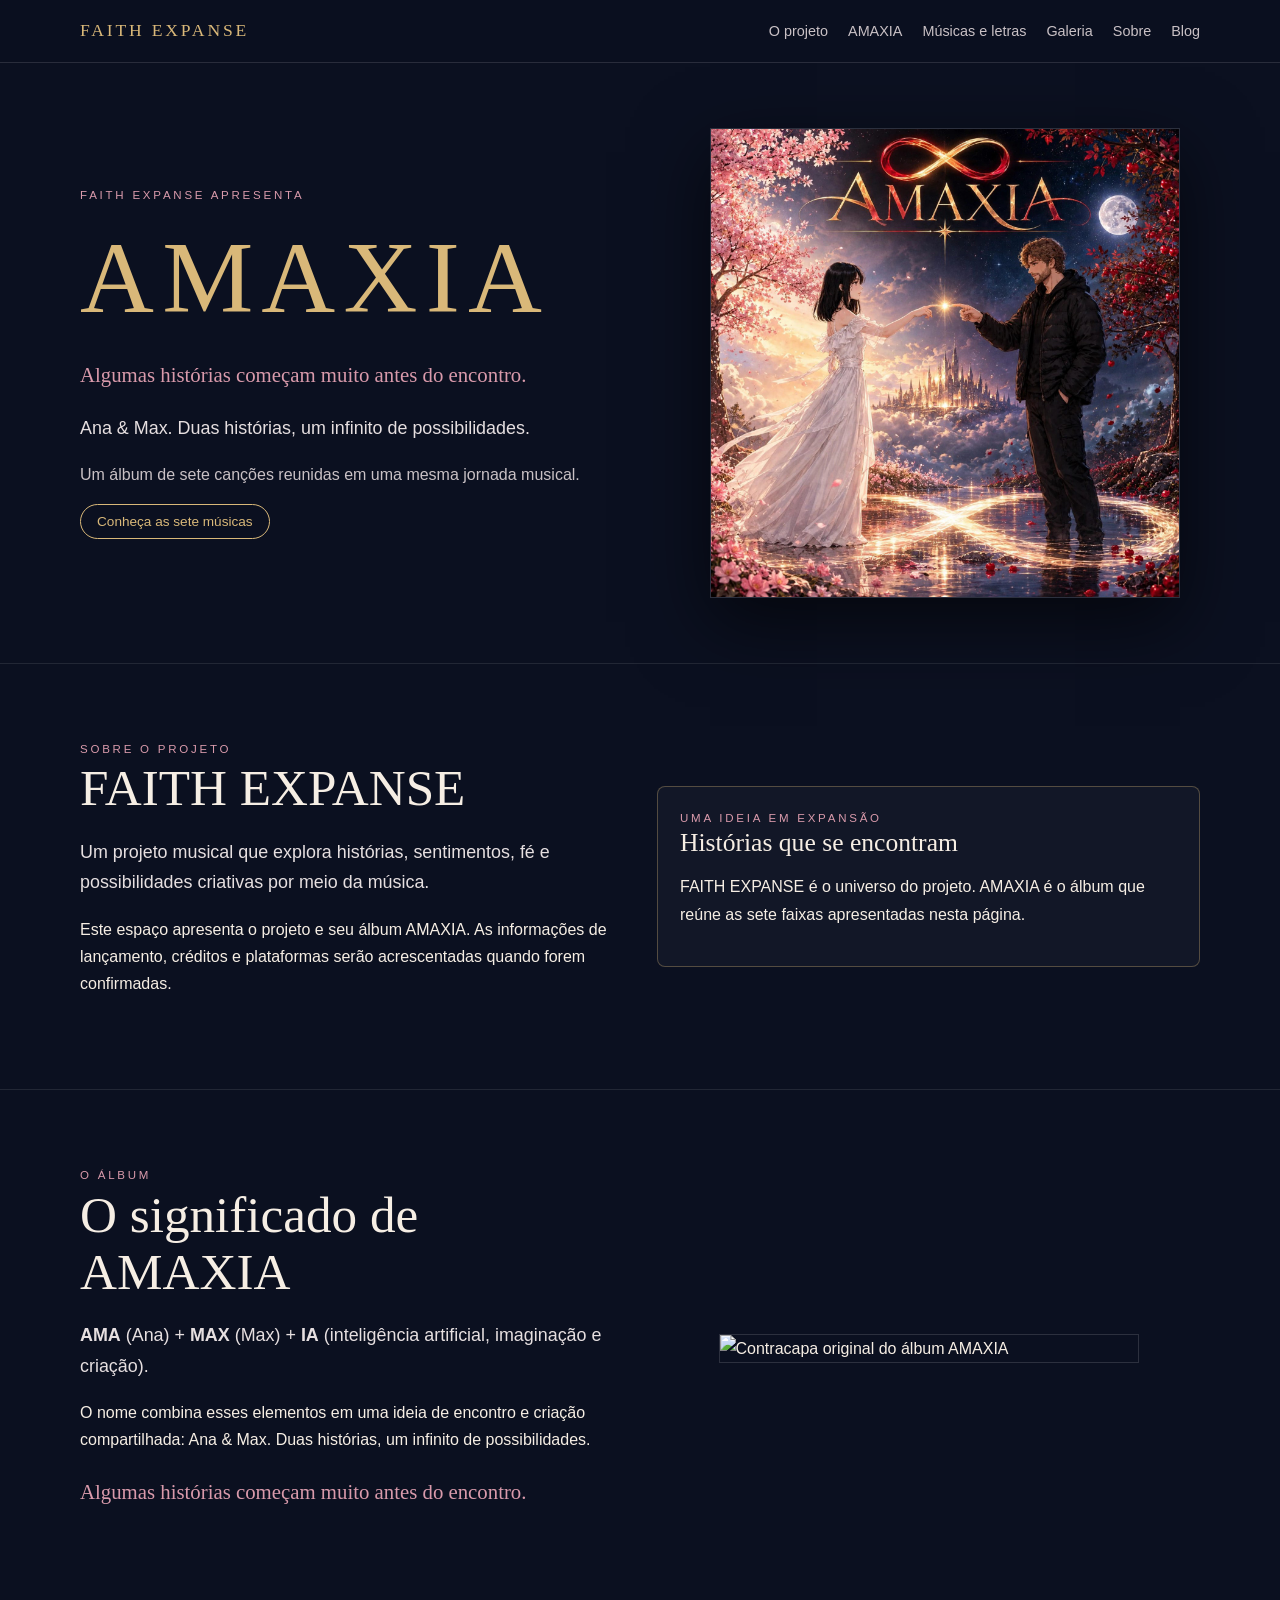
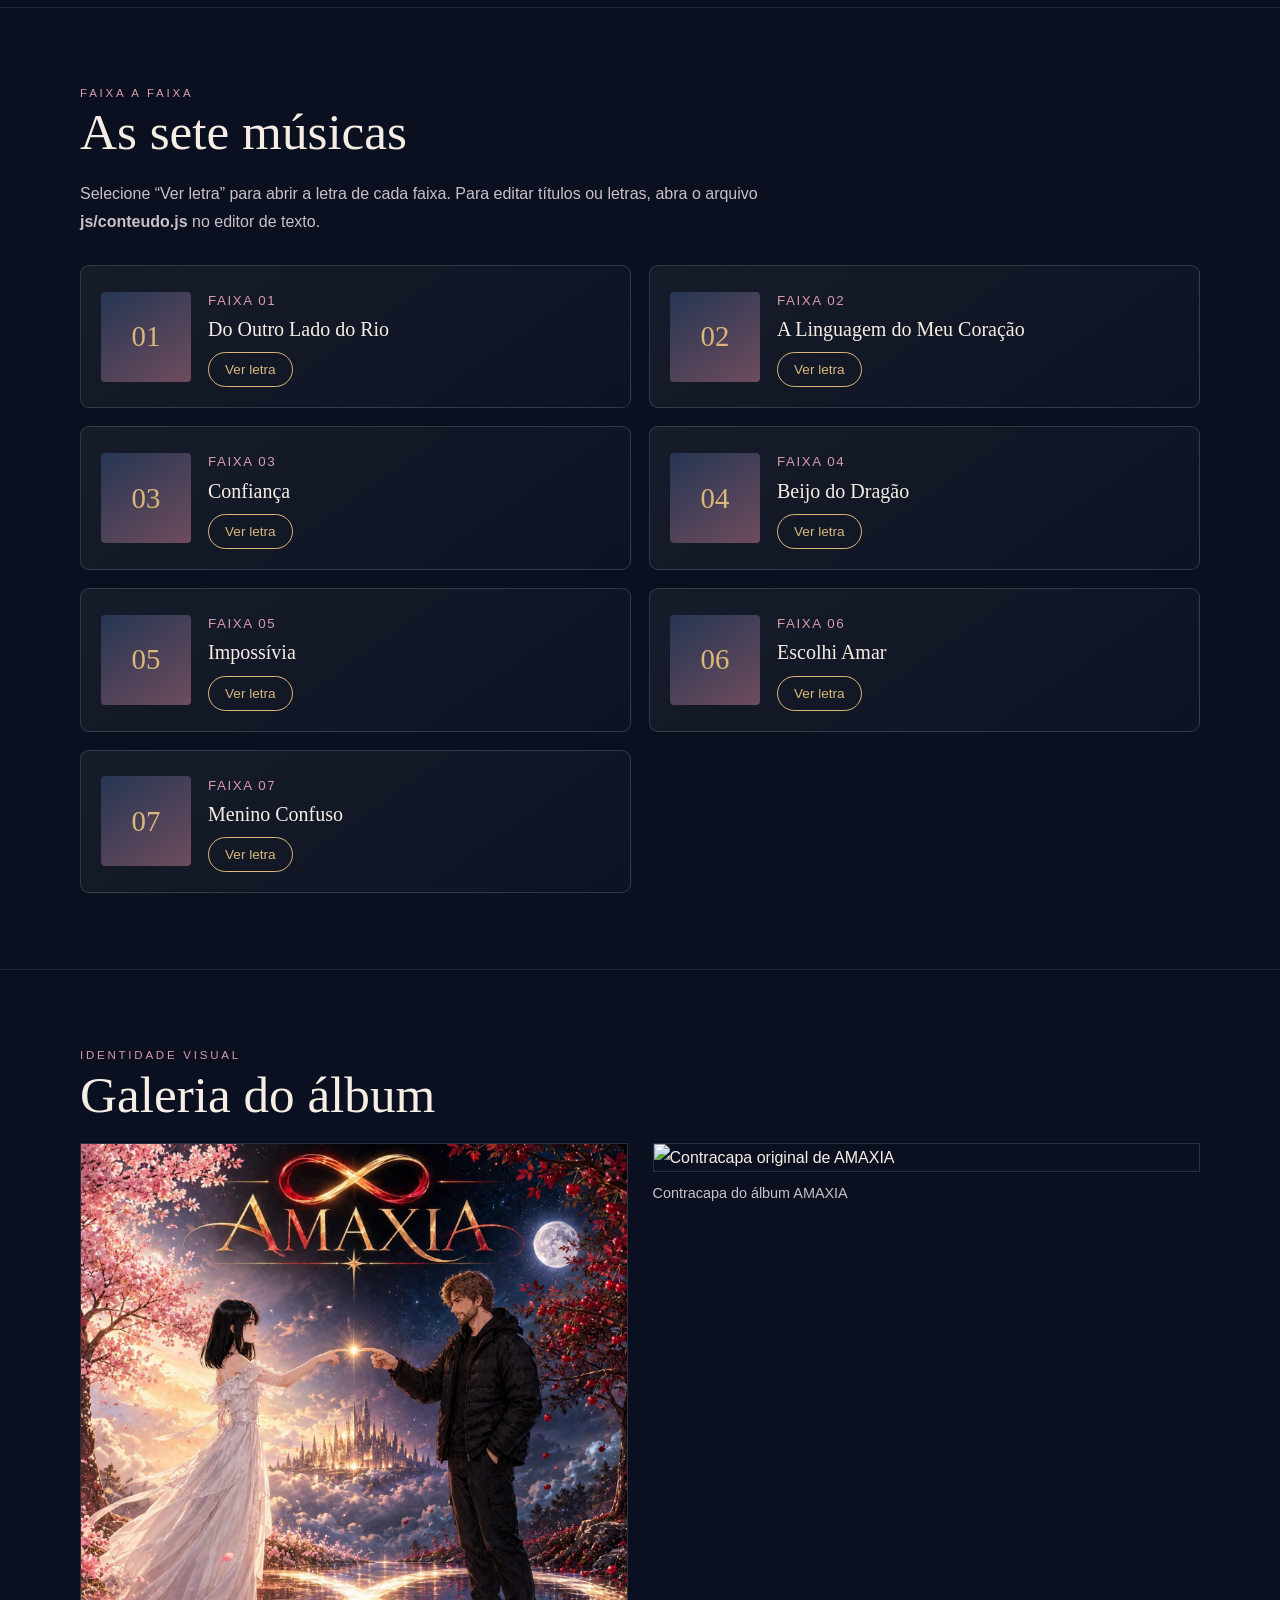
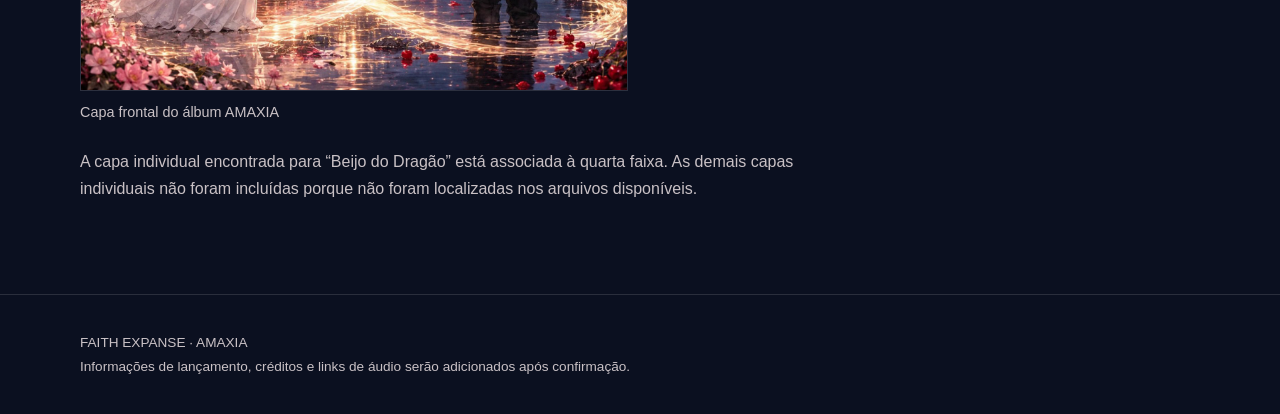
==== faith_expanse_amaxia_blog_corrigido/index.html @ 9e6d96e3 "Add files via upload" ====
<!doctype html>
<html lang="pt-BR">
<head>
<meta charset="utf-8"><meta name="viewport" content="width=device-width, initial-scale=1">
<meta name="theme-color" content="#0b1020">
<meta name="description" content="FAITH EXPANSE apresenta AMAXIA — Ana & Max. Duas histórias, um infinito de possibilidades.">
<title>FAITH EXPANSE — AMAXIA</title>
<link rel="stylesheet" href="css/style.css">
</head>
<body>
<header><div class="wrap"><nav>
<a class="brand" href="#inicio">FAITH EXPANSE</a>
<div class="links"><a href="#projeto">O projeto</a><a href="#album">AMAXIA</a><a href="#musicas">Músicas e letras</a><a href="#galeria">Galeria</a><a href="sobre.html">Sobre</a><a href="blog.html">Blog</a></div>
</nav></div></header>
<main>
<section class="wrap hero" id="inicio" style="border:0">
<div class="hero-copy">
<div class="eyebrow">FAITH EXPANSE apresenta</div>
<h1>AMAXIA</h1>
<p class="tagline">Algumas histórias começam muito antes do encontro.</p>
<p class="lead">Ana &amp; Max. Duas histórias, um infinito de possibilidades.</p>
<p class="section-intro">Um álbum de sete canções reunidas em uma mesma jornada musical.</p>
<a href="#musicas"><button type="button">Conheça as sete músicas</button></a>
</div>
<img class="cover" src="assets/capa-amaxia.jpg" alt="Capa original do álbum AMAXIA">
</section>

<section id="projeto"><div class="wrap about-grid">
<div><div class="eyebrow">Sobre o projeto</div><h2>FAITH EXPANSE</h2>
<p class="lead">Um projeto musical que explora histórias, sentimentos, fé e possibilidades criativas por meio da música.</p>
<p>Este espaço apresenta o projeto e seu álbum AMAXIA. As informações de lançamento, créditos e plataformas serão acrescentadas quando forem confirmadas.</p></div>
<div class="note"><div class="eyebrow">Uma ideia em expansão</div><h3>Histórias que se encontram</h3>
<p>FAITH EXPANSE é o universo do projeto. AMAXIA é o álbum que reúne as sete faixas apresentadas nesta página.</p></div>
</div></section>

<section id="album"><div class="wrap about-grid">
<div><div class="eyebrow">O álbum</div><h2>O significado de AMAXIA</h2>
<p class="lead"><strong>AMA</strong> (Ana) + <strong>MAX</strong> (Max) + <strong>IA</strong> (inteligência artificial, imaginação e criação).</p>
<p>O nome combina esses elementos em uma ideia de encontro e criação compartilhada: Ana &amp; Max. Duas histórias, um infinito de possibilidades.</p>
<p class="tagline">Algumas histórias começam muito antes do encontro.</p></div>
<img class="back-cover" src="assets/contracapa-amaxia.jpg" alt="Contracapa original do álbum AMAXIA">
</div></section>

<section id="musicas"><div class="wrap">
<div class="eyebrow">Faixa a faixa</div><h2>As sete músicas</h2>
<p class="section-intro">Selecione “Ver letra” para abrir a letra de cada faixa. Para editar títulos ou letras, abra o arquivo <strong>js/conteudo.js</strong> no editor de texto.</p>
<div class="track-grid" id="trackGrid"></div>
</div></section>

<section id="galeria"><div class="wrap">
<div class="eyebrow">Identidade visual</div><h2>Galeria do álbum</h2>
<div class="gallery">
<figure><img src="assets/capa-amaxia.jpg" alt="Capa frontal original de AMAXIA"><figcaption>Capa frontal do álbum AMAXIA</figcaption></figure>
<figure><img src="assets/contracapa-amaxia.jpg" alt="Contracapa original de AMAXIA"><figcaption>Contracapa do álbum AMAXIA</figcaption></figure>
</div>
<p class="section-intro" style="margin-top:24px">A capa individual encontrada para “Beijo do Dragão” está associada à quarta faixa. As demais capas individuais não foram incluídas porque não foram localizadas nos arquivos disponíveis.</p>
</div></section>
</main>
<footer><div class="wrap">FAITH EXPANSE · AMAXIA<br>Informações de lançamento, créditos e links de áudio serão adicionados após confirmação.</div></footer>
<script src="js/conteudo.js"></script>
<script>
const grid=document.getElementById('trackGrid');
(window.AMAXIA_TRACKS||[]).forEach((track,index)=>{
 const card=document.createElement('article'); card.className='track';
 const art=document.createElement(track.number===4?'img':'div');
 if(track.number===4){art.src='assets/capas-faixas/beijo-do-dragao.png';art.alt='Capa individual de Beijo do Dragão'}
 else {art.className='placeholder';art.textContent=String(track.number).padStart(2,'0')}
 const info=document.createElement('div');
 const small=document.createElement('small');small.textContent='FAIXA '+String(track.number).padStart(2,'0');
 const title=document.createElement('h3');title.textContent=track.title;
 const btn=document.createElement('button');btn.type='button';btn.textContent='Ver letra';
 btn.addEventListener('click',()=>{card.classList.toggle('open');btn.textContent=card.classList.contains('open')?'Fechar letra':'Ver letra'});
 info.append(small,title,btn);
 const lyrics=document.createElement('div');lyrics.className='lyrics';lyrics.textContent=track.lyric||'Letra ainda não cadastrada.';
 if(track.header){const h=document.createElement('p');h.className='lyrics-header';h.textContent=track.header;lyrics.prepend(h)}
 card.append(art,info,lyrics);grid.append(card);
});
</script>
</body></html>
---- faith_expanse_amaxia_blog_corrigido/css/style.css ----
:root{--night:#0b1020;--blue:#17213b;--gold:#d9b879;--rose:#d99aab;--cream:#f6eee4;--muted:#c9c1c5}
*{box-sizing:border-box}html{scroll-behavior:smooth}body{margin:0;background:var(--night);color:var(--cream);font-family:Arial,Helvetica,sans-serif;line-height:1.7}
a{color:inherit;text-decoration:none}.wrap{width:min(1120px,92%);margin:auto}
header{position:sticky;top:0;z-index:10;background:#0b1020ed;border-bottom:1px solid #ffffff20;backdrop-filter:blur(12px)}
nav{display:flex;align-items:center;justify-content:space-between;gap:18px;padding:16px 0}.brand{font-family:Georgia,serif;letter-spacing:.16em;font-size:1.1rem;color:var(--gold)}
nav .links{display:flex;gap:20px;flex-wrap:wrap;font-size:.9rem;color:var(--muted)}nav a:hover{color:var(--gold)}
.hero{min-height:570px;display:grid;grid-template-columns:1.05fr .95fr;align-items:center;gap:48px;padding:65px 0}
.eyebrow{letter-spacing:.24em;text-transform:uppercase;color:var(--rose);font-size:.72rem}
h1,h2,h3{font-family:Georgia,'Times New Roman',serif;font-weight:400;line-height:1.12}h1{font-size:clamp(3.2rem,8vw,6.6rem);margin:.15em 0;color:var(--gold);letter-spacing:.08em}
h2{font-size:clamp(2rem,4vw,3.2rem);margin:0 0 20px}h3{font-size:1.6rem;margin:0 0 8px}
.lead{font-size:1.12rem;color:#e6dfe0;max-width:600px}.tagline{color:var(--rose);font-family:Georgia,serif;font-size:1.3rem}
.cover{width:100%;max-width:470px;display:block;margin:auto;box-shadow:0 24px 70px #0009;border:1px solid #ffffff22}
section{padding:76px 0;border-top:1px solid #ffffff18}.section-intro{color:var(--muted);max-width:720px}
.about-grid{display:grid;grid-template-columns:1fr 1fr;gap:34px;align-items:center}
.back-cover{width:100%;max-width:420px;display:block;margin:auto;border:1px solid #ffffff22}
.note{padding:22px;border:1px solid #d9b87955;background:#ffffff08;border-radius:8px}
.track-grid{display:grid;grid-template-columns:repeat(2,1fr);gap:18px;margin-top:30px}
.track{border:1px solid #ffffff25;background:linear-gradient(145deg,#ffffff0d,#ffffff04);padding:20px;border-radius:9px;display:grid;grid-template-columns:90px 1fr;gap:17px;align-items:center}
.track img,.placeholder{width:90px;height:90px;object-fit:cover;border-radius:4px;background:linear-gradient(145deg,#263653,#6e4c5d);display:grid;place-items:center;color:var(--gold);font-family:Georgia,serif;font-size:1.8rem}
.track small{color:var(--rose);letter-spacing:.12em}.track h3{font-size:1.25rem;margin:5px 0 12px}
button{cursor:pointer;border:1px solid var(--gold);color:var(--gold);background:transparent;border-radius:30px;padding:9px 16px;font-size:.85rem}
button:hover{background:var(--gold);color:var(--night)}
.lyrics{display:none;grid-column:1/-1;padding:18px 6px 2px;border-top:1px solid #ffffff22;white-space:pre-wrap;color:#e8e0dc;font-family:Georgia,serif;font-size:1.03rem}
.track.open .lyrics{display:block}
.gallery{display:grid;grid-template-columns:1fr 1fr;gap:25px}.gallery figure{margin:0}.gallery img{width:100%;height:auto;display:block;border:1px solid #ffffff22}.gallery figcaption{color:var(--muted);padding-top:9px;font-size:.9rem}
footer{padding:36px 0;color:var(--muted);font-size:.85rem;border-top:1px solid #ffffff20}
@media(max-width:760px){.hero,.about-grid{grid-template-columns:1fr}.hero{padding:45px 0}.hero-copy{order:2}.cover{max-width:360px}.track-grid,.gallery{grid-template-columns:1fr}nav{align-items:flex-start;flex-direction:column}.track{grid-template-columns:76px 1fr}.track img,.placeholder{width:76px;height:76px}}
.lyrics-header{font-style:italic;font-weight:bold;color:#d4af37;margin:0 0 16px;white-space:normal}
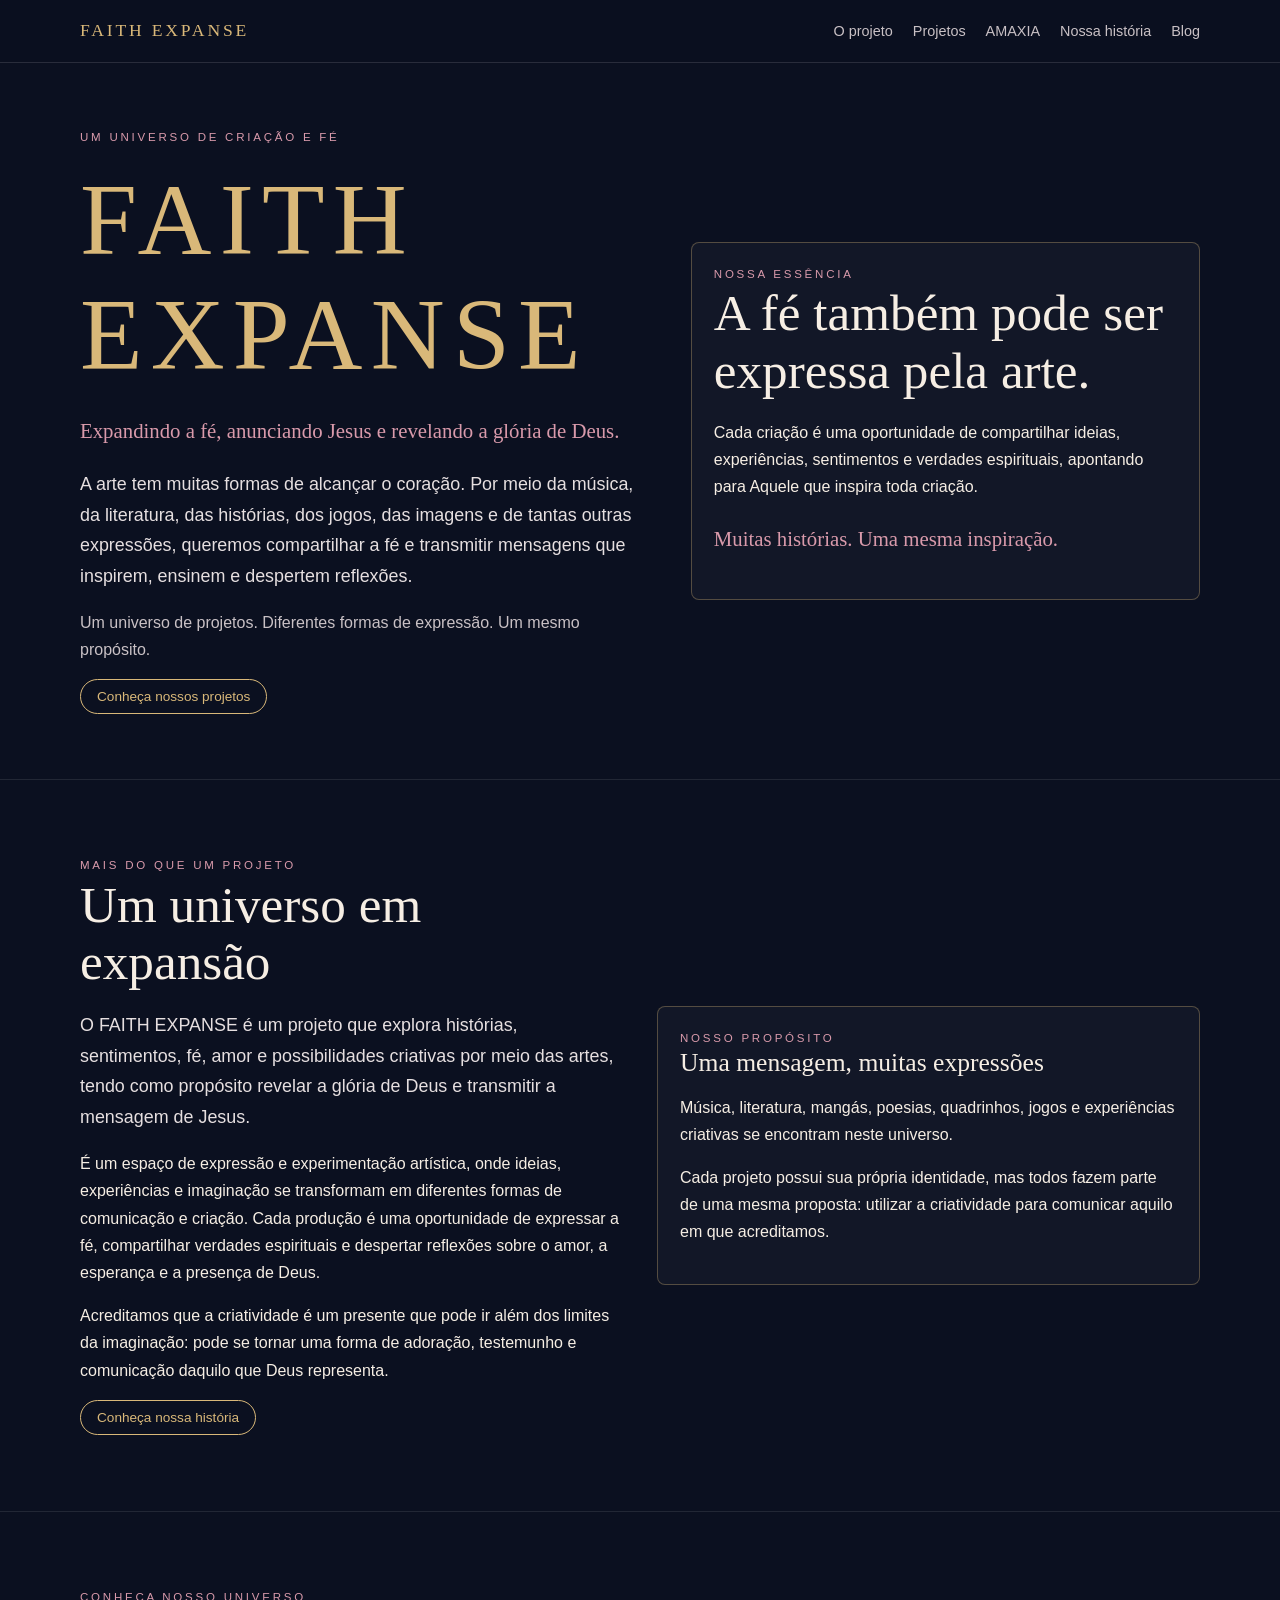
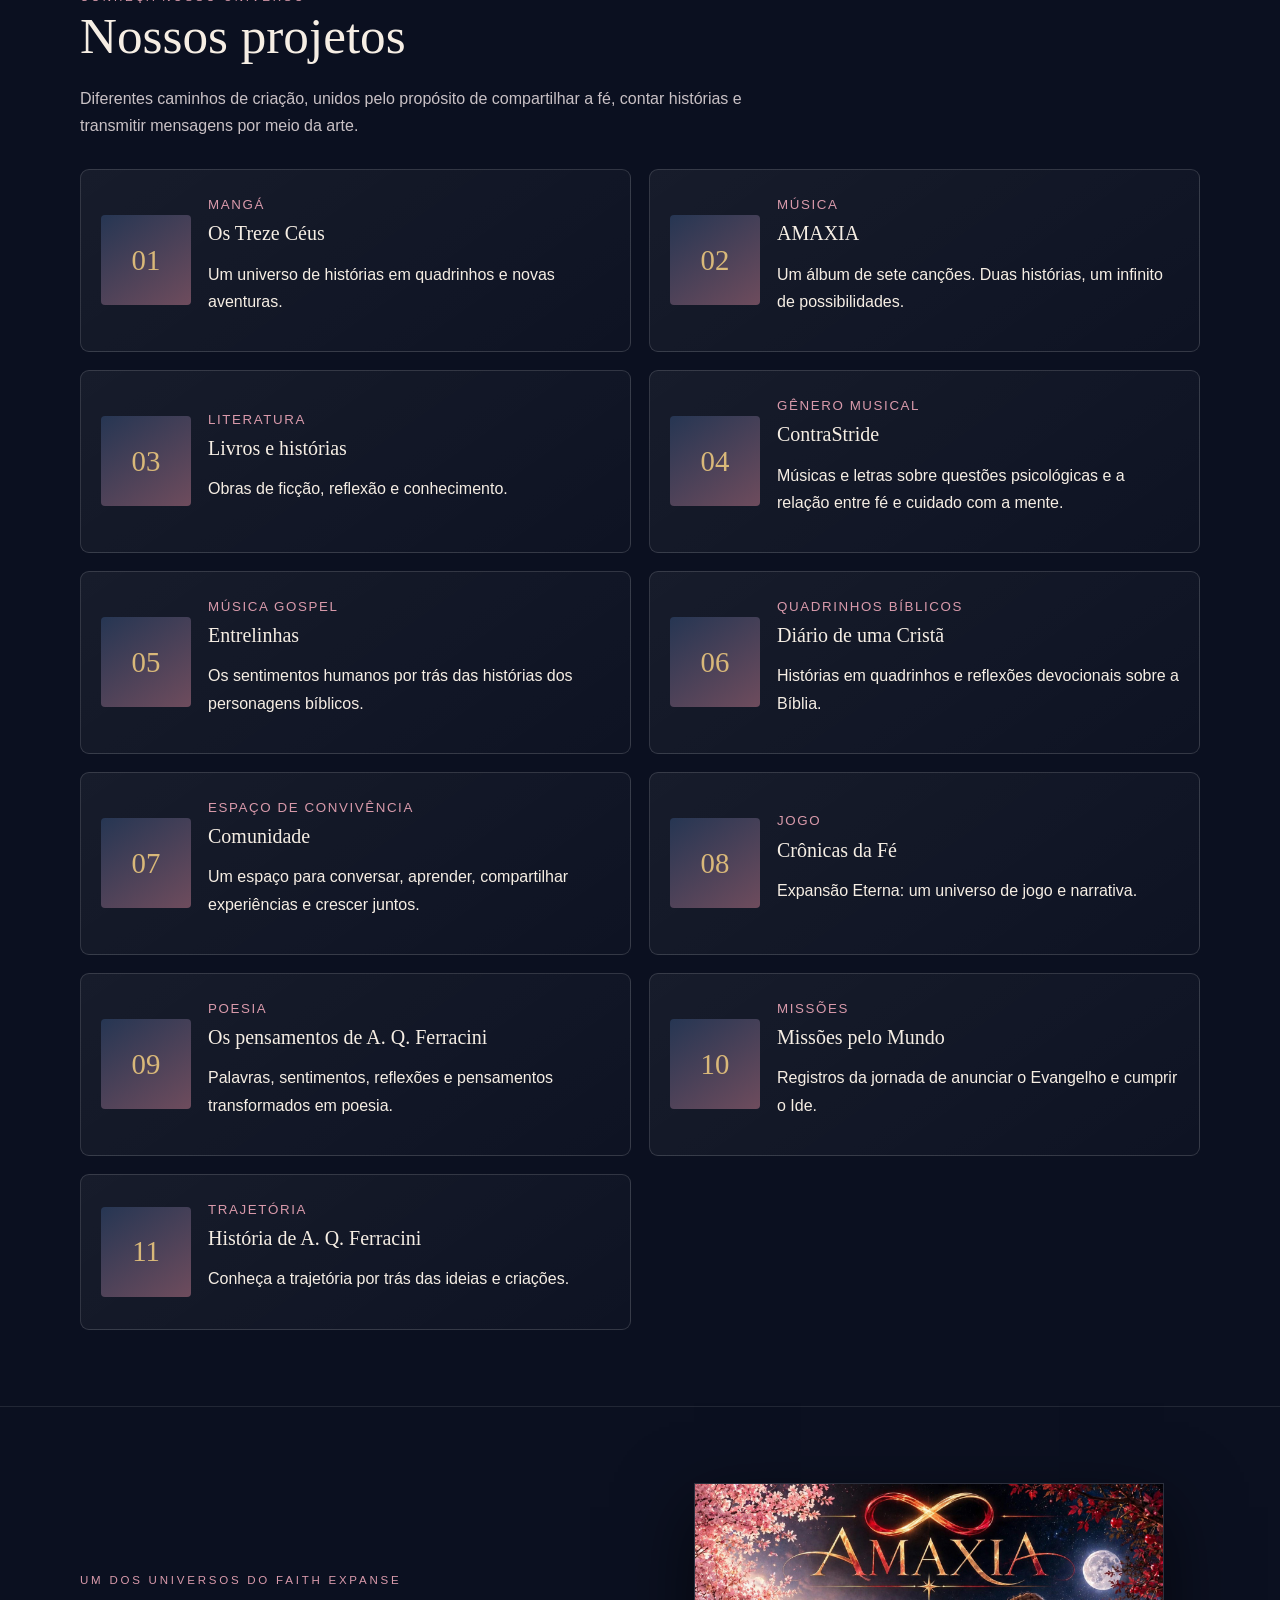
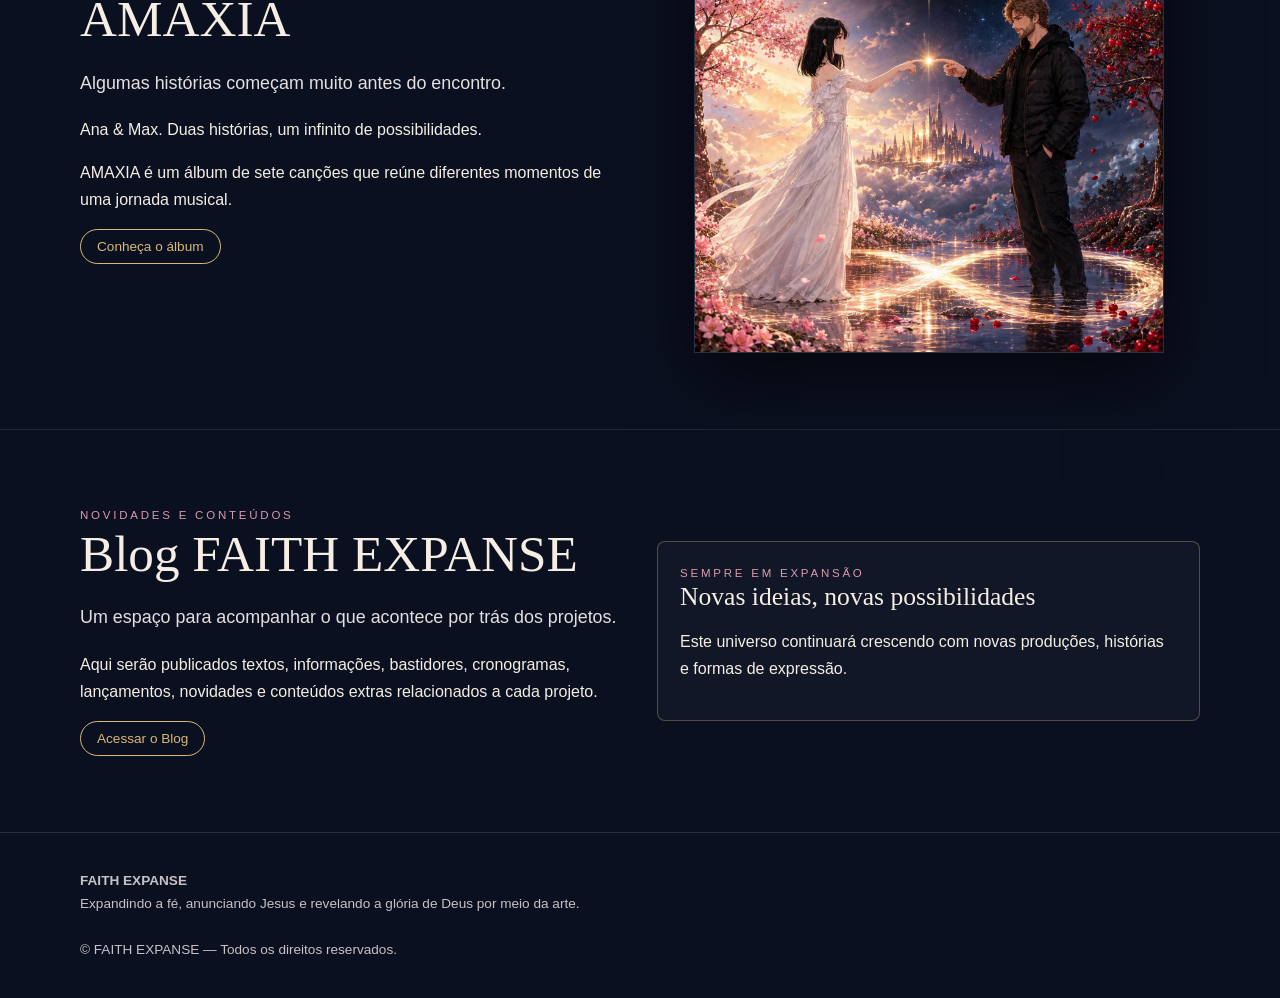
==== commit 14eb5ab6: "Update index.html" ====
--- a/faith_expanse_amaxia_blog_corrigido/index.html
+++ b/faith_expanse_amaxia_blog_corrigido/index.html
@@ -1,79 +1,338 @@
+
 <!doctype html>
 <html lang="pt-BR">
 <head>
-<meta charset="utf-8"><meta name="viewport" content="width=device-width, initial-scale=1">
+<meta charset="utf-8">
+<meta name="viewport" content="width=device-width, initial-scale=1">
 <meta name="theme-color" content="#0b1020">
-<meta name="description" content="FAITH EXPANSE apresenta AMAXIA — Ana & Max. Duas histórias, um infinito de possibilidades.">
-<title>FAITH EXPANSE — AMAXIA</title>
+<meta name="description" content="FAITH EXPANSE — expandindo a fé, anunciando Jesus e revelando a glória de Deus por meio da arte.">
+<title>FAITH EXPANSE — Um universo de possibilidades</title>
 <link rel="stylesheet" href="css/style.css">
 </head>
+
 <body>
-<header><div class="wrap"><nav>
-<a class="brand" href="#inicio">FAITH EXPANSE</a>
-<div class="links"><a href="#projeto">O projeto</a><a href="#album">AMAXIA</a><a href="#musicas">Músicas e letras</a><a href="#galeria">Galeria</a><a href="sobre.html">Sobre</a><a href="blog.html">Blog</a></div>
-</nav></div></header>
+
+<header>
+  <div class="wrap">
+    <nav>
+      <a class="brand" href="#inicio">FAITH EXPANSE</a>
+
+      <div class="links">
+        <a href="#projeto">O projeto</a>
+        <a href="#projetos">Projetos</a>
+        <a href="amaxia.html">AMAXIA</a>
+        <a href="sobre.html">Nossa história</a>
+        <a href="blog.html">Blog</a>
+      </div>
+    </nav>
+  </div>
+</header>
+
 <main>
+
+<!-- INÍCIO -->
 <section class="wrap hero" id="inicio" style="border:0">
-<div class="hero-copy">
-<div class="eyebrow">FAITH EXPANSE apresenta</div>
-<h1>AMAXIA</h1>
-<p class="tagline">Algumas histórias começam muito antes do encontro.</p>
-<p class="lead">Ana &amp; Max. Duas histórias, um infinito de possibilidades.</p>
-<p class="section-intro">Um álbum de sete canções reunidas em uma mesma jornada musical.</p>
-<a href="#musicas"><button type="button">Conheça as sete músicas</button></a>
-</div>
-<img class="cover" src="assets/capa-amaxia.jpg" alt="Capa original do álbum AMAXIA">
-</section>
-
-<section id="projeto"><div class="wrap about-grid">
-<div><div class="eyebrow">Sobre o projeto</div><h2>FAITH EXPANSE</h2>
-<p class="lead">Um projeto musical que explora histórias, sentimentos, fé e possibilidades criativas por meio da música.</p>
-<p>Este espaço apresenta o projeto e seu álbum AMAXIA. As informações de lançamento, créditos e plataformas serão acrescentadas quando forem confirmadas.</p></div>
-<div class="note"><div class="eyebrow">Uma ideia em expansão</div><h3>Histórias que se encontram</h3>
-<p>FAITH EXPANSE é o universo do projeto. AMAXIA é o álbum que reúne as sete faixas apresentadas nesta página.</p></div>
-</div></section>
-
-<section id="album"><div class="wrap about-grid">
-<div><div class="eyebrow">O álbum</div><h2>O significado de AMAXIA</h2>
-<p class="lead"><strong>AMA</strong> (Ana) + <strong>MAX</strong> (Max) + <strong>IA</strong> (inteligência artificial, imaginação e criação).</p>
-<p>O nome combina esses elementos em uma ideia de encontro e criação compartilhada: Ana &amp; Max. Duas histórias, um infinito de possibilidades.</p>
-<p class="tagline">Algumas histórias começam muito antes do encontro.</p></div>
-<img class="back-cover" src="assets/contracapa-amaxia.jpg" alt="Contracapa original do álbum AMAXIA">
-</div></section>
-
-<section id="musicas"><div class="wrap">
-<div class="eyebrow">Faixa a faixa</div><h2>As sete músicas</h2>
-<p class="section-intro">Selecione “Ver letra” para abrir a letra de cada faixa. Para editar títulos ou letras, abra o arquivo <strong>js/conteudo.js</strong> no editor de texto.</p>
-<div class="track-grid" id="trackGrid"></div>
-</div></section>
-
-<section id="galeria"><div class="wrap">
-<div class="eyebrow">Identidade visual</div><h2>Galeria do álbum</h2>
-<div class="gallery">
-<figure><img src="assets/capa-amaxia.jpg" alt="Capa frontal original de AMAXIA"><figcaption>Capa frontal do álbum AMAXIA</figcaption></figure>
-<figure><img src="assets/contracapa-amaxia.jpg" alt="Contracapa original de AMAXIA"><figcaption>Contracapa do álbum AMAXIA</figcaption></figure>
-</div>
-<p class="section-intro" style="margin-top:24px">A capa individual encontrada para “Beijo do Dragão” está associada à quarta faixa. As demais capas individuais não foram incluídas porque não foram localizadas nos arquivos disponíveis.</p>
-</div></section>
+  <div class="hero-copy">
+    <div class="eyebrow">Um universo de criação e fé</div>
+
+    <h1>FAITH<br>EXPANSE</h1>
+
+    <p class="tagline">
+      Expandindo a fé, anunciando Jesus e revelando a glória de Deus.
+    </p>
+
+    <p class="lead">
+      A arte tem muitas formas de alcançar o coração.
+      Por meio da música, da literatura, das histórias,
+      dos jogos, das imagens e de tantas outras expressões,
+      queremos compartilhar a fé e transmitir mensagens
+      que inspirem, ensinem e despertem reflexões.
+    </p>
+
+    <p class="section-intro">
+      Um universo de projetos. Diferentes formas de expressão.
+      Um mesmo propósito.
+    </p>
+
+    <a href="#projetos">
+      <button type="button">Conheça nossos projetos</button>
+    </a>
+  </div>
+
+  <div class="note">
+    <div class="eyebrow">Nossa essência</div>
+    <h2>A fé também pode ser expressa pela arte.</h2>
+    <p>
+      Cada criação é uma oportunidade de compartilhar
+      ideias, experiências, sentimentos e verdades
+      espirituais, apontando para Aquele que inspira
+      toda criação.
+    </p>
+    <p class="tagline">
+      Muitas histórias. Uma mesma inspiração.
+    </p>
+  </div>
+</section>
+
+
+<!-- SOBRE O FAITH EXPANSE -->
+<section id="projeto">
+  <div class="wrap about-grid">
+
+    <div>
+      <div class="eyebrow">Mais do que um projeto</div>
+      <h2>Um universo em expansão</h2>
+
+      <p class="lead">
+        O FAITH EXPANSE é um projeto que explora histórias,
+        sentimentos, fé, amor e possibilidades criativas
+        por meio das artes, tendo como propósito revelar
+        a glória de Deus e transmitir a mensagem de Jesus.
+      </p>
+
+      <p>
+        É um espaço de expressão e experimentação artística,
+        onde ideias, experiências e imaginação se transformam
+        em diferentes formas de comunicação e criação.
+        Cada produção é uma oportunidade de expressar a fé,
+        compartilhar verdades espirituais e despertar
+        reflexões sobre o amor, a esperança e a presença de Deus.
+      </p>
+
+      <p>
+        Acreditamos que a criatividade é um presente que pode
+        ir além dos limites da imaginação: pode se tornar uma
+        forma de adoração, testemunho e comunicação daquilo
+        que Deus representa.
+      </p>
+
+      <a href="sobre.html">
+        <button type="button">Conheça nossa história</button>
+      </a>
+    </div>
+
+    <div class="note">
+      <div class="eyebrow">Nosso propósito</div>
+      <h3>Uma mensagem, muitas expressões</h3>
+
+      <p>
+        Música, literatura, mangás, poesias, quadrinhos,
+        jogos e experiências criativas se encontram
+        neste universo.
+      </p>
+
+      <p>
+        Cada projeto possui sua própria identidade,
+        mas todos fazem parte de uma mesma proposta:
+        utilizar a criatividade para comunicar aquilo
+        em que acreditamos.
+      </p>
+    </div>
+
+  </div>
+</section>
+
+
+<!-- PROJETOS -->
+<section id="projetos">
+  <div class="wrap">
+
+    <div class="eyebrow">Conheça nosso universo</div>
+    <h2>Nossos projetos</h2>
+
+    <p class="section-intro">
+      Diferentes caminhos de criação, unidos pelo propósito
+      de compartilhar a fé, contar histórias e transmitir
+      mensagens por meio da arte.
+    </p>
+
+    <div class="track-grid">
+
+      <a class="track" href="manga.html">
+        <div class="placeholder">01</div>
+        <div>
+          <small>MANGÁ</small>
+          <h3>Os Treze Céus</h3>
+          <p>Um universo de histórias em quadrinhos e novas aventuras.</p>
+        </div>
+      </a>
+
+      <a class="track" href="amaxia.html">
+        <div class="placeholder">02</div>
+        <div>
+          <small>MÚSICA</small>
+          <h3>AMAXIA</h3>
+          <p>Um álbum de sete canções. Duas histórias, um infinito de possibilidades.</p>
+        </div>
+      </a>
+
+      <a class="track" href="literatura.html">
+        <div class="placeholder">03</div>
+        <div>
+          <small>LITERATURA</small>
+          <h3>Livros e histórias</h3>
+          <p>Obras de ficção, reflexão e conhecimento.</p>
+        </div>
+      </a>
+
+      <a class="track" href="contrestride.html">
+        <div class="placeholder">04</div>
+        <div>
+          <small>GÊNERO MUSICAL</small>
+          <h3>ContraStride</h3>
+          <p>Músicas e letras sobre questões psicológicas e a relação entre fé e cuidado com a mente.</p>
+        </div>
+      </a>
+
+      <a class="track" href="entrelinhas.html">
+        <div class="placeholder">05</div>
+        <div>
+          <small>MÚSICA GOSPEL</small>
+          <h3>Entrelinhas</h3>
+          <p>Os sentimentos humanos por trás das histórias dos personagens bíblicos.</p>
+        </div>
+      </a>
+
+      <a class="track" href="diario.html">
+        <div class="placeholder">06</div>
+        <div>
+          <small>QUADRINHOS BÍBLICOS</small>
+          <h3>Diário de uma Cristã</h3>
+          <p>Histórias em quadrinhos e reflexões devocionais sobre a Bíblia.</p>
+        </div>
+      </a>
+
+      <a class="track" href="comunidade.html">
+        <div class="placeholder">07</div>
+        <div>
+          <small>ESPAÇO DE CONVIVÊNCIA</small>
+          <h3>Comunidade</h3>
+          <p>Um espaço para conversar, aprender, compartilhar experiências e crescer juntos.</p>
+        </div>
+      </a>
+
+      <a class="track" href="jogo.html">
+        <div class="placeholder">08</div>
+        <div>
+          <small>JOGO</small>
+          <h3>Crônicas da Fé</h3>
+          <p>Expansão Eterna: um universo de jogo e narrativa.</p>
+        </div>
+      </a>
+
+      <a class="track" href="poesias.html">
+        <div class="placeholder">09</div>
+        <div>
+          <small>POESIA</small>
+          <h3>Os pensamentos de A. Q. Ferracini</h3>
+          <p>Palavras, sentimentos, reflexões e pensamentos transformados em poesia.</p>
+        </div>
+      </a>
+
+      <a class="track" href="missoes.html">
+        <div class="placeholder">10</div>
+        <div>
+          <small>MISSÕES</small>
+          <h3>Missões pelo Mundo</h3>
+          <p>Registros da jornada de anunciar o Evangelho e cumprir o Ide.</p>
+        </div>
+      </a>
+
+      <a class="track" href="historia.html">
+        <div class="placeholder">11</div>
+        <div>
+          <small>TRAJETÓRIA</small>
+          <h3>História de A. Q. Ferracini</h3>
+          <p>Conheça a trajetória por trás das ideias e criações.</p>
+        </div>
+      </a>
+
+    </div>
+  </div>
+</section>
+
+
+<!-- DESTAQUE AMAXIA -->
+<section id="album">
+  <div class="wrap about-grid">
+
+    <div>
+      <div class="eyebrow">Um dos universos do Faith Expanse</div>
+      <h2>AMAXIA</h2>
+
+      <p class="lead">
+        Algumas histórias começam muito antes do encontro.
+      </p>
+
+      <p>
+        Ana &amp; Max. Duas histórias, um infinito de possibilidades.
+      </p>
+
+      <p>
+        AMAXIA é um álbum de sete canções que reúne diferentes
+        momentos de uma jornada musical.
+      </p>
+
+      <a href="amaxia.html">
+        <button type="button">Conheça o álbum</button>
+      </a>
+    </div>
+
+    <img class="cover"
+         src="assets/capa-amaxia.jpg"
+         alt="Capa original do álbum AMAXIA">
+
+  </div>
+</section>
+
+
+<!-- BLOG -->
+<section id="blog">
+  <div class="wrap about-grid">
+
+    <div>
+      <div class="eyebrow">Novidades e conteúdos</div>
+      <h2>Blog FAITH EXPANSE</h2>
+
+      <p class="lead">
+        Um espaço para acompanhar o que acontece por trás
+        dos projetos.
+      </p>
+
+      <p>
+        Aqui serão publicados textos, informações,
+        bastidores, cronogramas, lançamentos, novidades
+        e conteúdos extras relacionados a cada projeto.
+      </p>
+
+      <a href="blog.html">
+        <button type="button">Acessar o Blog</button>
+      </a>
+    </div>
+
+    <div class="note">
+      <div class="eyebrow">Sempre em expansão</div>
+      <h3>Novas ideias, novas possibilidades</h3>
+      <p>
+        Este universo continuará crescendo com novas
+        produções, histórias e formas de expressão.
+      </p>
+    </div>
+
+  </div>
+</section>
+
 </main>
-<footer><div class="wrap">FAITH EXPANSE · AMAXIA<br>Informações de lançamento, créditos e links de áudio serão adicionados após confirmação.</div></footer>
-<script src="js/conteudo.js"></script>
-<script>
-const grid=document.getElementById('trackGrid');
-(window.AMAXIA_TRACKS||[]).forEach((track,index)=>{
- const card=document.createElement('article'); card.className='track';
- const art=document.createElement(track.number===4?'img':'div');
- if(track.number===4){art.src='assets/capas-faixas/beijo-do-dragao.png';art.alt='Capa individual de Beijo do Dragão'}
- else {art.className='placeholder';art.textContent=String(track.number).padStart(2,'0')}
- const info=document.createElement('div');
- const small=document.createElement('small');small.textContent='FAIXA '+String(track.number).padStart(2,'0');
- const title=document.createElement('h3');title.textContent=track.title;
- const btn=document.createElement('button');btn.type='button';btn.textContent='Ver letra';
- btn.addEventListener('click',()=>{card.classList.toggle('open');btn.textContent=card.classList.contains('open')?'Fechar letra':'Ver letra'});
- info.append(small,title,btn);
- const lyrics=document.createElement('div');lyrics.className='lyrics';lyrics.textContent=track.lyric||'Letra ainda não cadastrada.';
- if(track.header){const h=document.createElement('p');h.className='lyrics-header';h.textContent=track.header;lyrics.prepend(h)}
- card.append(art,info,lyrics);grid.append(card);
-});
-</script>
-</body></html>+
+
+<footer>
+  <div class="wrap">
+    <strong>FAITH EXPANSE</strong><br>
+    Expandindo a fé, anunciando Jesus e revelando a glória de Deus por meio da arte.
+    <br><br>
+    © FAITH EXPANSE — Todos os direitos reservados.
+  </div>
+</footer>
+
+</body>
+</html>
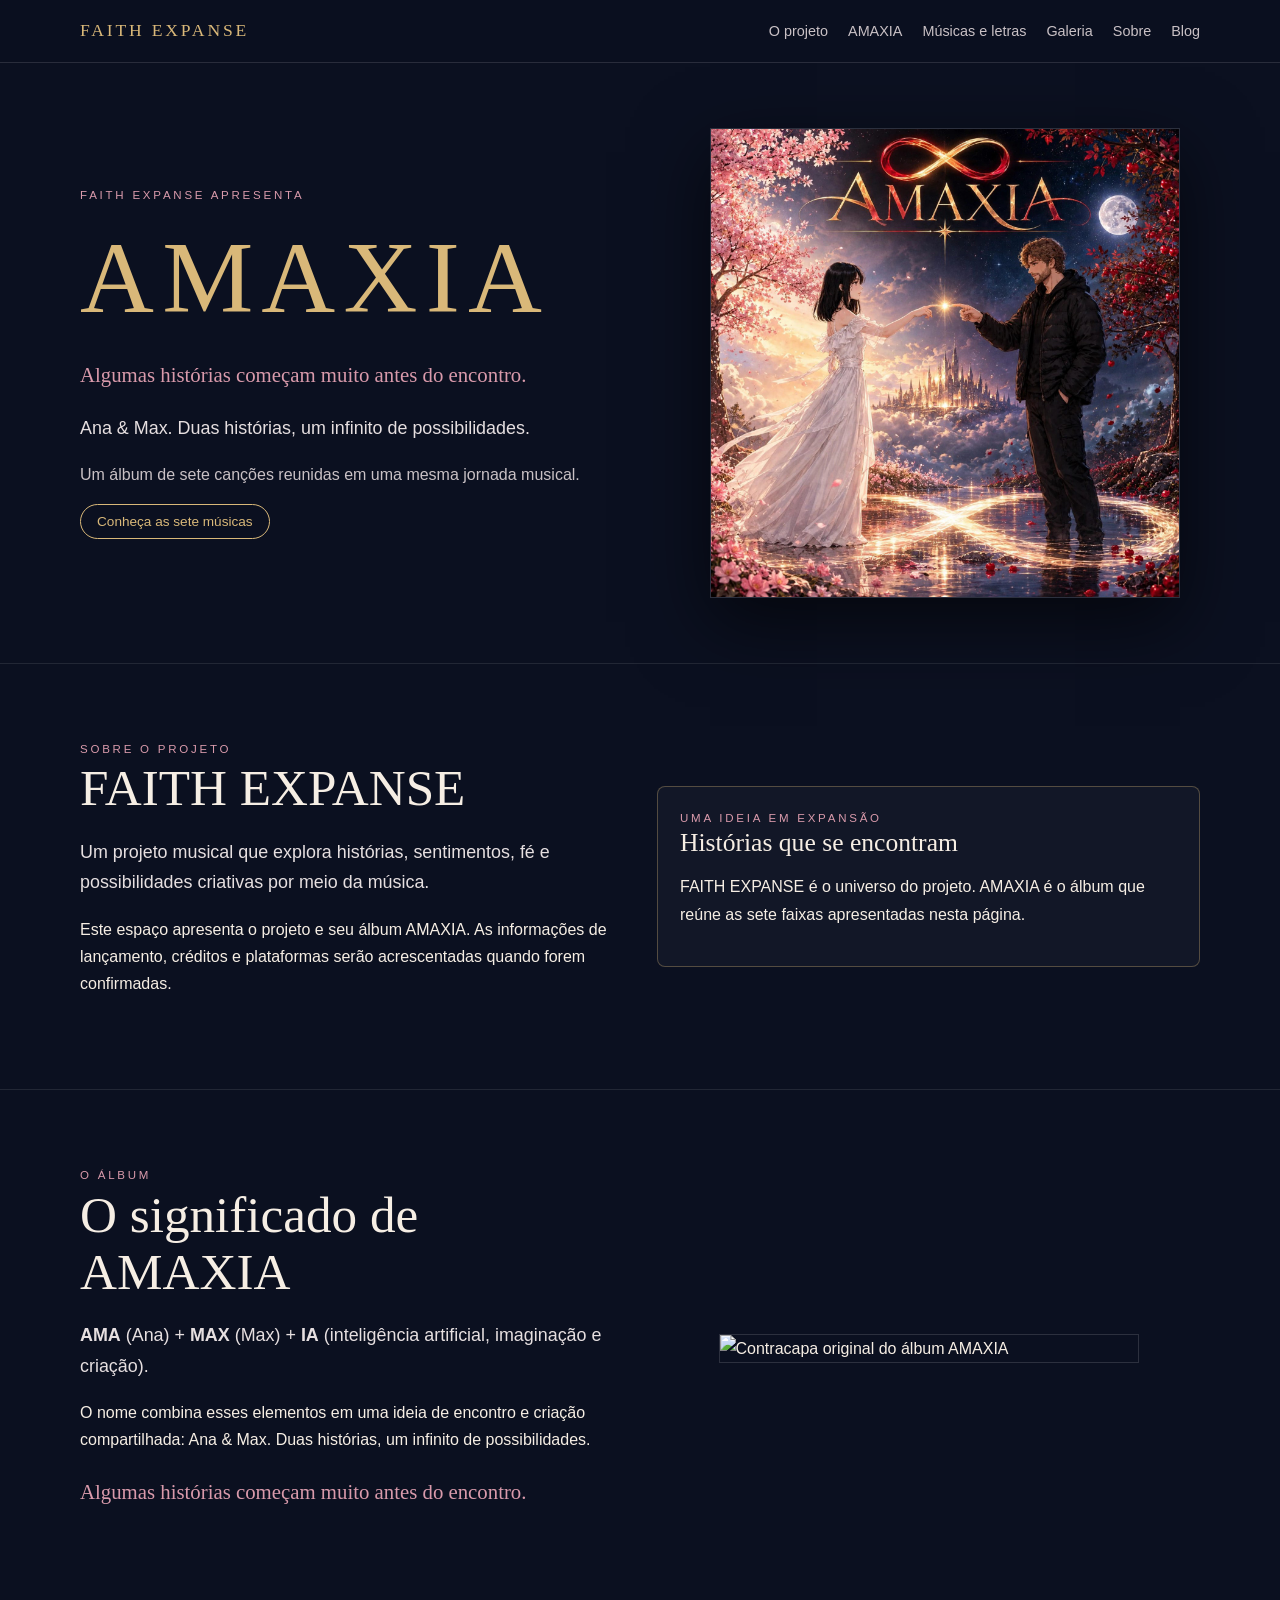
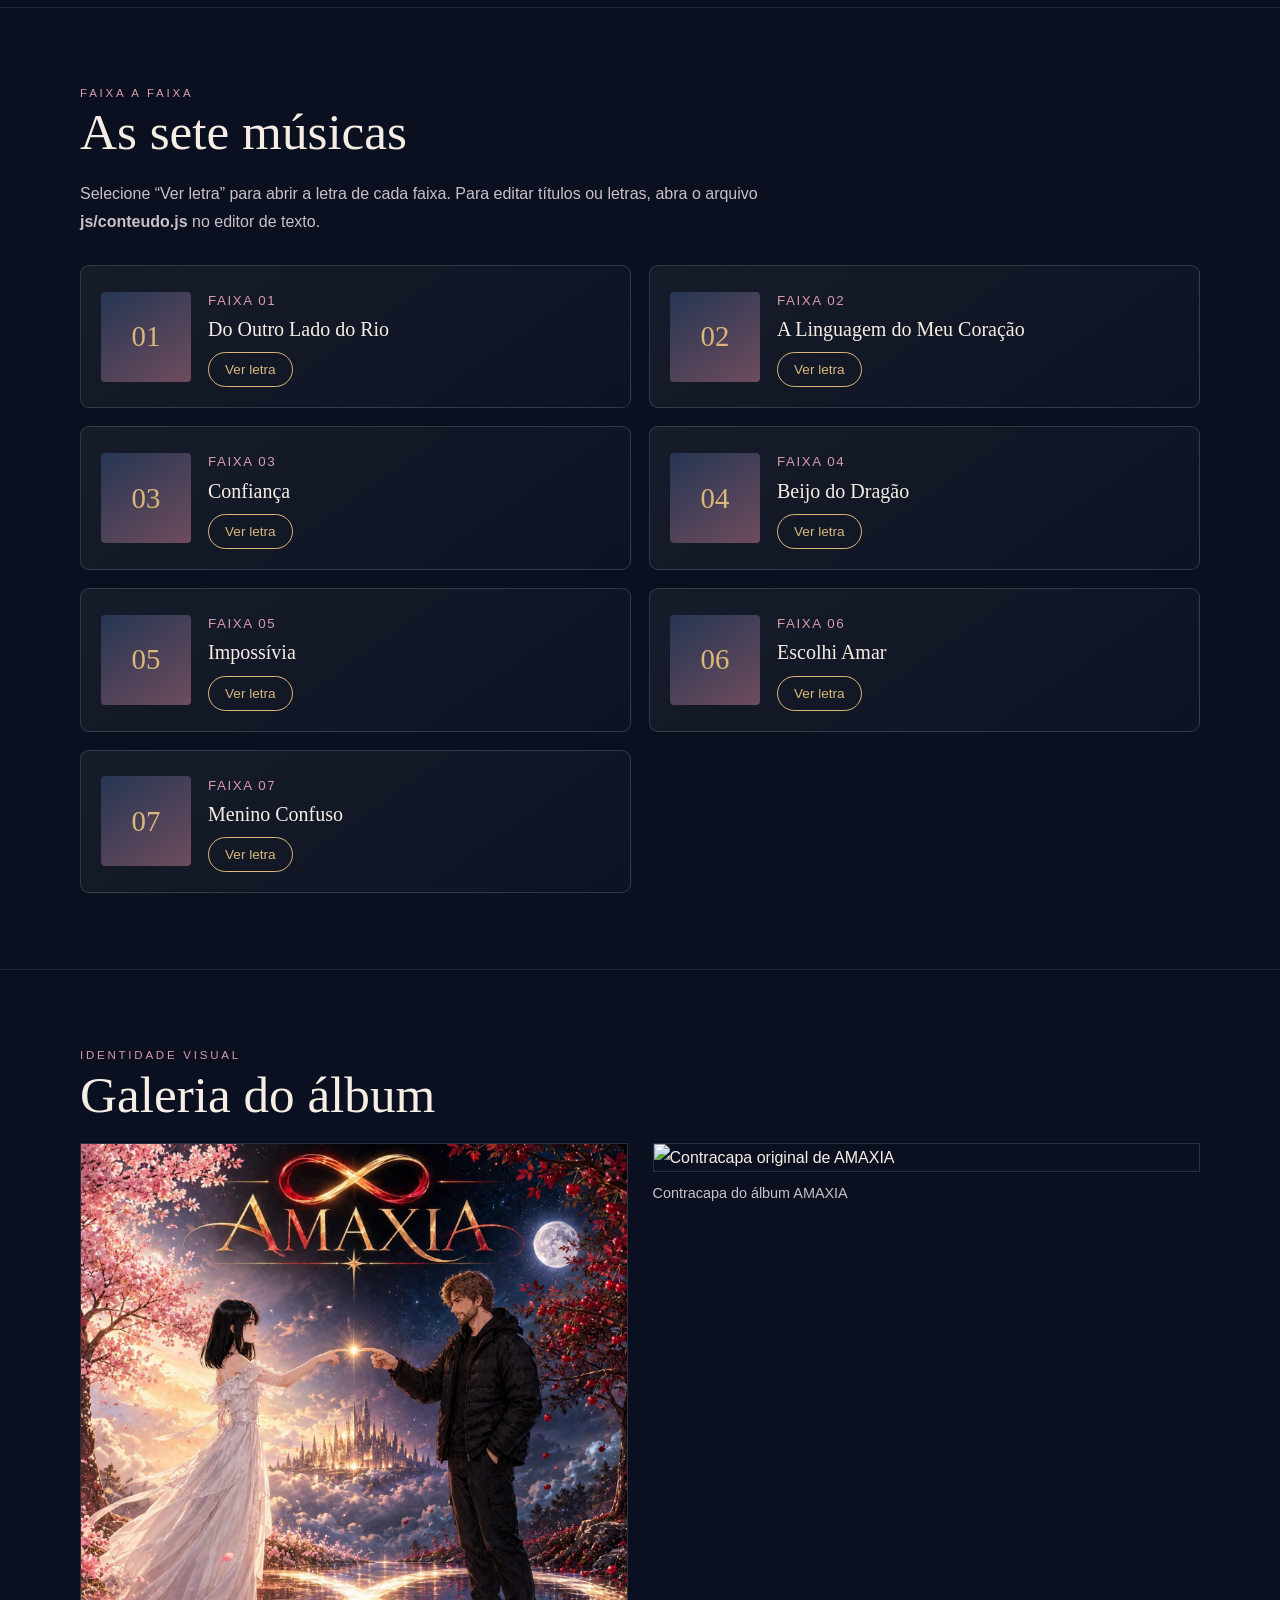
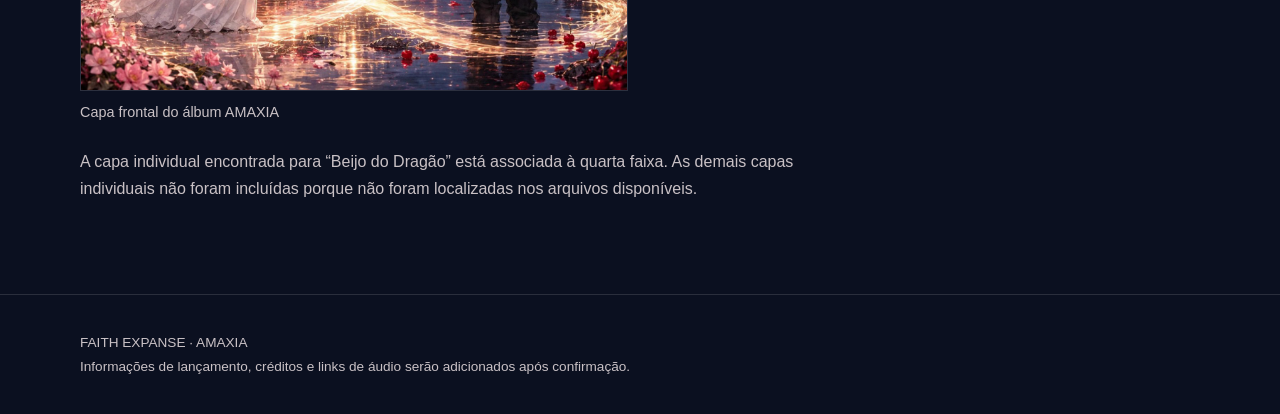
==== commit 2114e68f: "Add files via upload" ====
--- a/faith_expanse_amaxia_blog_corrigido/index.html
+++ b/faith_expanse_amaxia_blog_corrigido/index.html
@@ -1,338 +1,79 @@
-
 <!doctype html>
 <html lang="pt-BR">
 <head>
-<meta charset="utf-8">
-<meta name="viewport" content="width=device-width, initial-scale=1">
+<meta charset="utf-8"><meta name="viewport" content="width=device-width, initial-scale=1">
 <meta name="theme-color" content="#0b1020">
-<meta name="description" content="FAITH EXPANSE — expandindo a fé, anunciando Jesus e revelando a glória de Deus por meio da arte.">
-<title>FAITH EXPANSE — Um universo de possibilidades</title>
+<meta name="description" content="FAITH EXPANSE apresenta AMAXIA — Ana & Max. Duas histórias, um infinito de possibilidades.">
+<title>FAITH EXPANSE — AMAXIA</title>
 <link rel="stylesheet" href="css/style.css">
 </head>
-
 <body>
-
-<header>
-  <div class="wrap">
-    <nav>
-      <a class="brand" href="#inicio">FAITH EXPANSE</a>
-
-      <div class="links">
-        <a href="#projeto">O projeto</a>
-        <a href="#projetos">Projetos</a>
-        <a href="amaxia.html">AMAXIA</a>
-        <a href="sobre.html">Nossa história</a>
-        <a href="blog.html">Blog</a>
-      </div>
-    </nav>
-  </div>
-</header>
-
+<header><div class="wrap"><nav>
+<a class="brand" href="#inicio">FAITH EXPANSE</a>
+<div class="links"><a href="#projeto">O projeto</a><a href="#album">AMAXIA</a><a href="#musicas">Músicas e letras</a><a href="#galeria">Galeria</a><a href="sobre.html">Sobre</a><a href="blog.html">Blog</a></div>
+</nav></div></header>
 <main>
-
-<!-- INÍCIO -->
 <section class="wrap hero" id="inicio" style="border:0">
-  <div class="hero-copy">
-    <div class="eyebrow">Um universo de criação e fé</div>
-
-    <h1>FAITH<br>EXPANSE</h1>
-
-    <p class="tagline">
-      Expandindo a fé, anunciando Jesus e revelando a glória de Deus.
-    </p>
-
-    <p class="lead">
-      A arte tem muitas formas de alcançar o coração.
-      Por meio da música, da literatura, das histórias,
-      dos jogos, das imagens e de tantas outras expressões,
-      queremos compartilhar a fé e transmitir mensagens
-      que inspirem, ensinem e despertem reflexões.
-    </p>
-
-    <p class="section-intro">
-      Um universo de projetos. Diferentes formas de expressão.
-      Um mesmo propósito.
-    </p>
-
-    <a href="#projetos">
-      <button type="button">Conheça nossos projetos</button>
-    </a>
-  </div>
-
-  <div class="note">
-    <div class="eyebrow">Nossa essência</div>
-    <h2>A fé também pode ser expressa pela arte.</h2>
-    <p>
-      Cada criação é uma oportunidade de compartilhar
-      ideias, experiências, sentimentos e verdades
-      espirituais, apontando para Aquele que inspira
-      toda criação.
-    </p>
-    <p class="tagline">
-      Muitas histórias. Uma mesma inspiração.
-    </p>
-  </div>
+<div class="hero-copy">
+<div class="eyebrow">FAITH EXPANSE apresenta</div>
+<h1>AMAXIA</h1>
+<p class="tagline">Algumas histórias começam muito antes do encontro.</p>
+<p class="lead">Ana &amp; Max. Duas histórias, um infinito de possibilidades.</p>
+<p class="section-intro">Um álbum de sete canções reunidas em uma mesma jornada musical.</p>
+<a href="#musicas"><button type="button">Conheça as sete músicas</button></a>
+</div>
+<img class="cover" src="assets/capa-amaxia.jpg" alt="Capa original do álbum AMAXIA">
 </section>
 
+<section id="projeto"><div class="wrap about-grid">
+<div><div class="eyebrow">Sobre o projeto</div><h2>FAITH EXPANSE</h2>
+<p class="lead">Um projeto musical que explora histórias, sentimentos, fé e possibilidades criativas por meio da música.</p>
+<p>Este espaço apresenta o projeto e seu álbum AMAXIA. As informações de lançamento, créditos e plataformas serão acrescentadas quando forem confirmadas.</p></div>
+<div class="note"><div class="eyebrow">Uma ideia em expansão</div><h3>Histórias que se encontram</h3>
+<p>FAITH EXPANSE é o universo do projeto. AMAXIA é o álbum que reúne as sete faixas apresentadas nesta página.</p></div>
+</div></section>
 
-<!-- SOBRE O FAITH EXPANSE -->
-<section id="projeto">
-  <div class="wrap about-grid">
+<section id="album"><div class="wrap about-grid">
+<div><div class="eyebrow">O álbum</div><h2>O significado de AMAXIA</h2>
+<p class="lead"><strong>AMA</strong> (Ana) + <strong>MAX</strong> (Max) + <strong>IA</strong> (inteligência artificial, imaginação e criação).</p>
+<p>O nome combina esses elementos em uma ideia de encontro e criação compartilhada: Ana &amp; Max. Duas histórias, um infinito de possibilidades.</p>
+<p class="tagline">Algumas histórias começam muito antes do encontro.</p></div>
+<img class="back-cover" src="assets/contracapa-amaxia.jpg" alt="Contracapa original do álbum AMAXIA">
+</div></section>
 
-    <div>
-      <div class="eyebrow">Mais do que um projeto</div>
-      <h2>Um universo em expansão</h2>
+<section id="musicas"><div class="wrap">
+<div class="eyebrow">Faixa a faixa</div><h2>As sete músicas</h2>
+<p class="section-intro">Selecione “Ver letra” para abrir a letra de cada faixa. Para editar títulos ou letras, abra o arquivo <strong>js/conteudo.js</strong> no editor de texto.</p>
+<div class="track-grid" id="trackGrid"></div>
+</div></section>
 
-      <p class="lead">
-        O FAITH EXPANSE é um projeto que explora histórias,
-        sentimentos, fé, amor e possibilidades criativas
-        por meio das artes, tendo como propósito revelar
-        a glória de Deus e transmitir a mensagem de Jesus.
-      </p>
-
-      <p>
-        É um espaço de expressão e experimentação artística,
-        onde ideias, experiências e imaginação se transformam
-        em diferentes formas de comunicação e criação.
-        Cada produção é uma oportunidade de expressar a fé,
-        compartilhar verdades espirituais e despertar
-        reflexões sobre o amor, a esperança e a presença de Deus.
-      </p>
-
-      <p>
-        Acreditamos que a criatividade é um presente que pode
-        ir além dos limites da imaginação: pode se tornar uma
-        forma de adoração, testemunho e comunicação daquilo
-        que Deus representa.
-      </p>
-
-      <a href="sobre.html">
-        <button type="button">Conheça nossa história</button>
-      </a>
-    </div>
-
-    <div class="note">
-      <div class="eyebrow">Nosso propósito</div>
-      <h3>Uma mensagem, muitas expressões</h3>
-
-      <p>
-        Música, literatura, mangás, poesias, quadrinhos,
-        jogos e experiências criativas se encontram
-        neste universo.
-      </p>
-
-      <p>
-        Cada projeto possui sua própria identidade,
-        mas todos fazem parte de uma mesma proposta:
-        utilizar a criatividade para comunicar aquilo
-        em que acreditamos.
-      </p>
-    </div>
-
-  </div>
-</section>
-
-
-<!-- PROJETOS -->
-<section id="projetos">
-  <div class="wrap">
-
-    <div class="eyebrow">Conheça nosso universo</div>
-    <h2>Nossos projetos</h2>
-
-    <p class="section-intro">
-      Diferentes caminhos de criação, unidos pelo propósito
-      de compartilhar a fé, contar histórias e transmitir
-      mensagens por meio da arte.
-    </p>
-
-    <div class="track-grid">
-
-      <a class="track" href="manga.html">
-        <div class="placeholder">01</div>
-        <div>
-          <small>MANGÁ</small>
-          <h3>Os Treze Céus</h3>
-          <p>Um universo de histórias em quadrinhos e novas aventuras.</p>
-        </div>
-      </a>
-
-      <a class="track" href="amaxia.html">
-        <div class="placeholder">02</div>
-        <div>
-          <small>MÚSICA</small>
-          <h3>AMAXIA</h3>
-          <p>Um álbum de sete canções. Duas histórias, um infinito de possibilidades.</p>
-        </div>
-      </a>
-
-      <a class="track" href="literatura.html">
-        <div class="placeholder">03</div>
-        <div>
-          <small>LITERATURA</small>
-          <h3>Livros e histórias</h3>
-          <p>Obras de ficção, reflexão e conhecimento.</p>
-        </div>
-      </a>
-
-      <a class="track" href="contrestride.html">
-        <div class="placeholder">04</div>
-        <div>
-          <small>GÊNERO MUSICAL</small>
-          <h3>ContraStride</h3>
-          <p>Músicas e letras sobre questões psicológicas e a relação entre fé e cuidado com a mente.</p>
-        </div>
-      </a>
-
-      <a class="track" href="entrelinhas.html">
-        <div class="placeholder">05</div>
-        <div>
-          <small>MÚSICA GOSPEL</small>
-          <h3>Entrelinhas</h3>
-          <p>Os sentimentos humanos por trás das histórias dos personagens bíblicos.</p>
-        </div>
-      </a>
-
-      <a class="track" href="diario.html">
-        <div class="placeholder">06</div>
-        <div>
-          <small>QUADRINHOS BÍBLICOS</small>
-          <h3>Diário de uma Cristã</h3>
-          <p>Histórias em quadrinhos e reflexões devocionais sobre a Bíblia.</p>
-        </div>
-      </a>
-
-      <a class="track" href="comunidade.html">
-        <div class="placeholder">07</div>
-        <div>
-          <small>ESPAÇO DE CONVIVÊNCIA</small>
-          <h3>Comunidade</h3>
-          <p>Um espaço para conversar, aprender, compartilhar experiências e crescer juntos.</p>
-        </div>
-      </a>
-
-      <a class="track" href="jogo.html">
-        <div class="placeholder">08</div>
-        <div>
-          <small>JOGO</small>
-          <h3>Crônicas da Fé</h3>
-          <p>Expansão Eterna: um universo de jogo e narrativa.</p>
-        </div>
-      </a>
-
-      <a class="track" href="poesias.html">
-        <div class="placeholder">09</div>
-        <div>
-          <small>POESIA</small>
-          <h3>Os pensamentos de A. Q. Ferracini</h3>
-          <p>Palavras, sentimentos, reflexões e pensamentos transformados em poesia.</p>
-        </div>
-      </a>
-
-      <a class="track" href="missoes.html">
-        <div class="placeholder">10</div>
-        <div>
-          <small>MISSÕES</small>
-          <h3>Missões pelo Mundo</h3>
-          <p>Registros da jornada de anunciar o Evangelho e cumprir o Ide.</p>
-        </div>
-      </a>
-
-      <a class="track" href="historia.html">
-        <div class="placeholder">11</div>
-        <div>
-          <small>TRAJETÓRIA</small>
-          <h3>História de A. Q. Ferracini</h3>
-          <p>Conheça a trajetória por trás das ideias e criações.</p>
-        </div>
-      </a>
-
-    </div>
-  </div>
-</section>
-
-
-<!-- DESTAQUE AMAXIA -->
-<section id="album">
-  <div class="wrap about-grid">
-
-    <div>
-      <div class="eyebrow">Um dos universos do Faith Expanse</div>
-      <h2>AMAXIA</h2>
-
-      <p class="lead">
-        Algumas histórias começam muito antes do encontro.
-      </p>
-
-      <p>
-        Ana &amp; Max. Duas histórias, um infinito de possibilidades.
-      </p>
-
-      <p>
-        AMAXIA é um álbum de sete canções que reúne diferentes
-        momentos de uma jornada musical.
-      </p>
-
-      <a href="amaxia.html">
-        <button type="button">Conheça o álbum</button>
-      </a>
-    </div>
-
-    <img class="cover"
-         src="assets/capa-amaxia.jpg"
-         alt="Capa original do álbum AMAXIA">
-
-  </div>
-</section>
-
-
-<!-- BLOG -->
-<section id="blog">
-  <div class="wrap about-grid">
-
-    <div>
-      <div class="eyebrow">Novidades e conteúdos</div>
-      <h2>Blog FAITH EXPANSE</h2>
-
-      <p class="lead">
-        Um espaço para acompanhar o que acontece por trás
-        dos projetos.
-      </p>
-
-      <p>
-        Aqui serão publicados textos, informações,
-        bastidores, cronogramas, lançamentos, novidades
-        e conteúdos extras relacionados a cada projeto.
-      </p>
-
-      <a href="blog.html">
-        <button type="button">Acessar o Blog</button>
-      </a>
-    </div>
-
-    <div class="note">
-      <div class="eyebrow">Sempre em expansão</div>
-      <h3>Novas ideias, novas possibilidades</h3>
-      <p>
-        Este universo continuará crescendo com novas
-        produções, histórias e formas de expressão.
-      </p>
-    </div>
-
-  </div>
-</section>
-
+<section id="galeria"><div class="wrap">
+<div class="eyebrow">Identidade visual</div><h2>Galeria do álbum</h2>
+<div class="gallery">
+<figure><img src="assets/capa-amaxia.jpg" alt="Capa frontal original de AMAXIA"><figcaption>Capa frontal do álbum AMAXIA</figcaption></figure>
+<figure><img src="assets/contracapa-amaxia.jpg" alt="Contracapa original de AMAXIA"><figcaption>Contracapa do álbum AMAXIA</figcaption></figure>
+</div>
+<p class="section-intro" style="margin-top:24px">A capa individual encontrada para “Beijo do Dragão” está associada à quarta faixa. As demais capas individuais não foram incluídas porque não foram localizadas nos arquivos disponíveis.</p>
+</div></section>
 </main>
-
-
-<footer>
-  <div class="wrap">
-    <strong>FAITH EXPANSE</strong><br>
-    Expandindo a fé, anunciando Jesus e revelando a glória de Deus por meio da arte.
-    <br><br>
-    © FAITH EXPANSE — Todos os direitos reservados.
-  </div>
-</footer>
-
-</body>
-</html>
+<footer><div class="wrap">FAITH EXPANSE · AMAXIA<br>Informações de lançamento, créditos e links de áudio serão adicionados após confirmação.</div></footer>
+<script src="js/conteudo.js"></script>
+<script>
+const grid=document.getElementById('trackGrid');
+(window.AMAXIA_TRACKS||[]).forEach((track,index)=>{
+ const card=document.createElement('article'); card.className='track';
+ const art=document.createElement(track.number===4?'img':'div');
+ if(track.number===4){art.src='assets/capas-faixas/beijo-do-dragao.png';art.alt='Capa individual de Beijo do Dragão'}
+ else {art.className='placeholder';art.textContent=String(track.number).padStart(2,'0')}
+ const info=document.createElement('div');
+ const small=document.createElement('small');small.textContent='FAIXA '+String(track.number).padStart(2,'0');
+ const title=document.createElement('h3');title.textContent=track.title;
+ const btn=document.createElement('button');btn.type='button';btn.textContent='Ver letra';
+ btn.addEventListener('click',()=>{card.classList.toggle('open');btn.textContent=card.classList.contains('open')?'Fechar letra':'Ver letra'});
+ info.append(small,title,btn);
+ const lyrics=document.createElement('div');lyrics.className='lyrics';lyrics.textContent=track.lyric||'Letra ainda não cadastrada.';
+ if(track.header){const h=document.createElement('p');h.className='lyrics-header';h.textContent=track.header;lyrics.prepend(h)}
+ card.append(art,info,lyrics);grid.append(card);
+});
+</script>
+</body></html>
